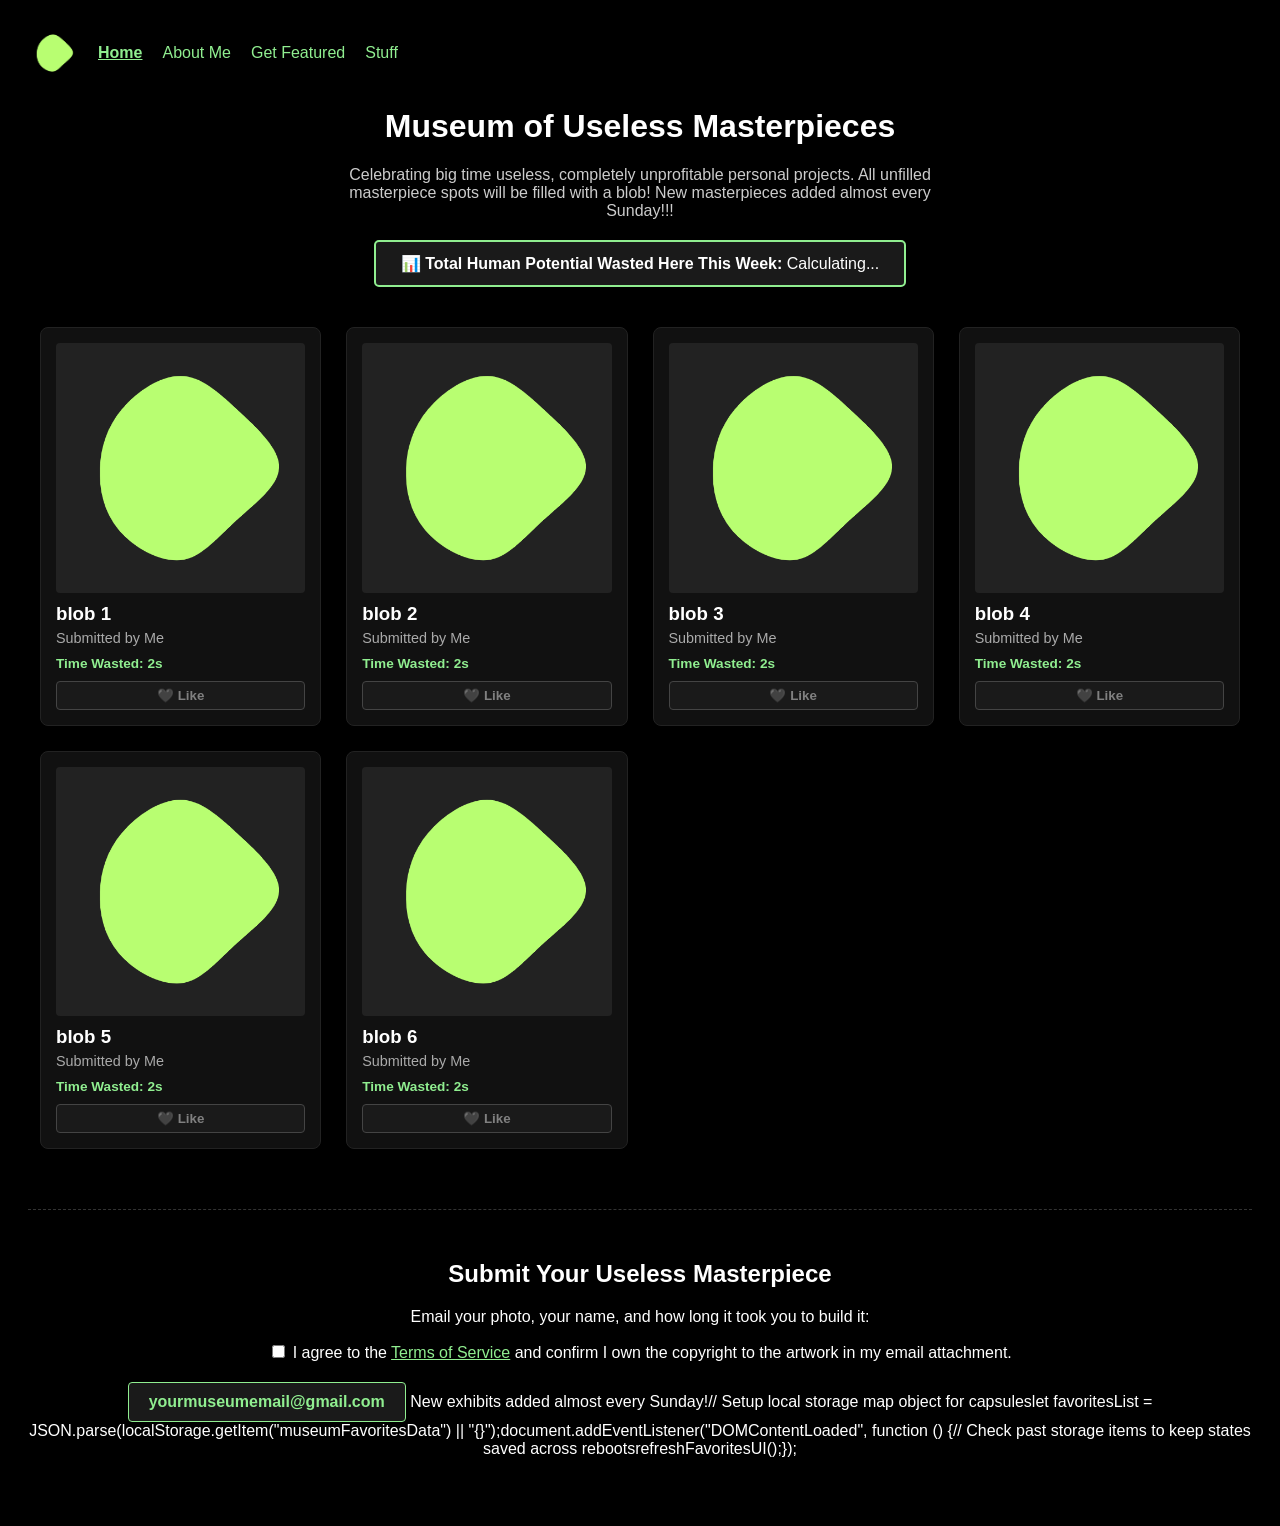
==== index.html @ 0f4a9313 "Rename index (1).html to index.html" ====
<!DOCTYPE html>
<html lang="en">
  <head>
    <meta charset="UTF-8" />
    <meta name="viewport" content="width=device-width, initial-scale=1.0" />
    <title>Museum of Useless Masterpieces</title>
    <link rel="stylesheet" href="style.css" />
  </head>
  <body
    style="
      background-color: black;
      color: white;
      font-family: sans-serif;
      padding: 20px;
    "
  >
    <!-- Navigation Links -->
    <nav
      style="display: flex; align-items: center; gap: 20px; margin-bottom: 30px"
    >
      <img src="blob.png" width="50" height="50" alt="Logo" />
      <a
        href="index.html"
        style="color: #90ee90; text-decoration: underline; font-weight: bold"
        >Home</a
      >
      <a href="page2.html" style="color: #90ee90; text-decoration: none"
        >About Me</a
      >
      <a href="page3.html" style="color: #90ee90; text-decoration: none"
        >Get Featured</a
      >
      <a href="page4.html" style="color: #90ee90; text-decoration: none"
        >Stuff</a
      >
    </nav>

    <!-- 1. HEADER SECTION -->
    <header style="text-align: center; margin-bottom: 40px">
      <h1>Museum of Useless Masterpieces</h1>
      <p
        class="subtitle"
        style="color: #ccc; max-width: 600px; margin: 0 auto 20px auto"
      >
        Celebrating big time useless, completely unprofitable personal projects.
        All unfilled masterpiece spots will be filled with a blob! New
        masterpieces added almost every Sunday!!!
      </p>

      <!-- Total stats bar -->
      <div
        class="total-stats"
        style="
          display: inline-block;
          background-color: #1a1a1a;
          border: 2px solid #90ee90;
          color: white;
          padding: 12px 25px;
          border-radius: 5px;
          font-size: 1rem;
          box-shadow: 0 4px 6px rgba(0, 0, 0, 0.3);
        "
      >
        📊 <strong>Total Human Potential Wasted Here This Week:</strong>
        <span id="live-wasted-counter">Calculating...</span>
      </div>
    </header>

    <!-- 2. THE GALLERY SECTION (UPDATED TO CSS GRID) -->
    <main class="gallery" style="
      display: grid;
      grid-template-columns: repeat(auto-fill, minmax(250px, 1fr));
      gap: 25px;
      max-width: 1200px;
      margin: 0 auto;
    ">
      <!-- ROW 1 -->
      <div class="exhibit-card" data-id="exhibit-01" style="background: #111; padding: 15px; border-radius: 8px; border: 1px solid #222; display: flex; flex-direction: column; justify-content: space-between;">
        <img src="blob.png" alt="Masterpiece 1" style="width: 100%; height: auto; border-radius: 4px; background: #222;" />
        <h3 style="margin: 10px 0 5px 0;">blob 1</h3>
        <p style="margin: 0 0 10px 0; color: #aaa; font-size: 0.9rem;">Submitted by Me</p>
        <span class="time-tag" style="color: #90ee90; font-size: 0.85rem; font-weight: bold;">Time Wasted: 2s</span>
        <button
          onclick="toggleFavorite('exhibit-01')"
          class="fav-btn"
          style="
            background: #1a1a1a;
            color: gray;
            border: 1px solid #444;
            padding: 6px 12px;
            border-radius: 4px;
            cursor: pointer;
            font-weight: bold;
            width: 100%;
            margin-top: 10px;
            font-family: inherit;
          "
        >
          🖤 Like
        </button>
      </div>

      <div class="exhibit-card" data-id="exhibit-02" style="background: #111; padding: 15px; border-radius: 8px; border: 1px solid #222; display: flex; flex-direction: column; justify-content: space-between;">
        <img src="blob.png" alt="Masterpiece 2" style="width: 100%; height: auto; border-radius: 4px; background: #222;" />
        <h3 style="margin: 10px 0 5px 0;">blob 2</h3>
        <p style="margin: 0 0 10px 0; color: #aaa; font-size: 0.9rem;">Submitted by Me</p>
        <span class="time-tag" style="color: #90ee90; font-size: 0.85rem; font-weight: bold;">Time Wasted: 2s</span>
        <button
          onclick="toggleFavorite('exhibit-02')"
          class="fav-btn"
          style="
            background: #1a1a1a;
            color: gray;
            border: 1px solid #444;
            padding: 6px 12px;
            border-radius: 4px;
            cursor: pointer;
            font-weight: bold;
            width: 100%;
            margin-top: 10px;
            font-family: inherit;
          "
        >
          🖤 Like
        </button>
      </div>

      <div class="exhibit-card" data-id="exhibit-03" style="background: #111; padding: 15px; border-radius: 8px; border: 1px solid #222; display: flex; flex-direction: column; justify-content: space-between;">
        <img src="blob.png" alt="Masterpiece 3" style="width: 100%; height: auto; border-radius: 4px; background: #222;" />
        <h3 style="margin: 10px 0 5px 0;">blob 3</h3>
        <p style="margin: 0 0 10px 0; color: #aaa; font-size: 0.9rem;">Submitted by Me</p>
        <span class="time-tag" style="color: #90ee90; font-size: 0.85rem; font-weight: bold;">Time Wasted: 2s</span>
        <button
          onclick="toggleFavorite('exhibit-03')"
          class="fav-btn"
          style="
            background: #1a1a1a;
            color: gray;
            border: 1px solid #444;
            padding: 6px 12px;
            border-radius: 4px;
            cursor: pointer;
            font-weight: bold;
            width: 100%;
            margin-top: 10px;
            font-family: inherit;
          "
        >
          🖤 Like
        </button>
      </div>

      <!-- ROW 2 -->
      <div class="exhibit-card" data-id="exhibit-04" style="background: #111; padding: 15px; border-radius: 8px; border: 1px solid #222; display: flex; flex-direction: column; justify-content: space-between;">
        <img src="blob.png" alt="Masterpiece 4" style="width: 100%; height: auto; border-radius: 4px; background: #222;" />
        <h3 style="margin: 10px 0 5px 0;">blob 4</h3>
        <p style="margin: 0 0 10px 0; color: #aaa; font-size: 0.9rem;">Submitted by Me</p>
        <span class="time-tag" style="color: #90ee90; font-size: 0.85rem; font-weight: bold;">Time Wasted: 2s</span>
        <button
          onclick="toggleFavorite('exhibit-04')"
          class="fav-btn"
          style="
            background: #1a1a1a;
            color: gray;
            border: 1px solid #444;
            padding: 6px 12px;
            border-radius: 4px;
            cursor: pointer;
            font-weight: bold;
            width: 100%;
            margin-top: 10px;
            font-family: inherit;
          "
        >
          🖤 Like
        </button>
      </div>

      <div class="exhibit-card" data-id="exhibit-05" style="background: #111; padding: 15px; border-radius: 8px; border: 1px solid #222; display: flex; flex-direction: column; justify-content: space-between;">
        <img src="blob.png" alt="Masterpiece 5" style="width: 100%; height: auto; border-radius: 4px; background: #222;" />
        <h3 style="margin: 10px 0 5px 0;">blob 5</h3>
        <p style="margin: 0 0 10px 0; color: #aaa; font-size: 0.9rem;">Submitted by Me</p>
        <span class="time-tag" style="color: #90ee90; font-size: 0.85rem; font-weight: bold;">Time Wasted: 2s</span>
        <button
          onclick="toggleFavorite('exhibit-05')"
          class="fav-btn"
          style="
            background: #1a1a1a;
            color: gray;
            border: 1px solid #444;
            padding: 6px 12px;
            border-radius: 4px;
            cursor: pointer;
            font-weight: bold;
            width: 100%;
            margin-top: 10px;
            font-family: inherit;
          "
        >
          🖤 Like
        </button>
      </div>

      <div class="exhibit-card" data-id="exhibit-06" style="background: #111; padding: 15px; border-radius: 8px; border: 1px solid #222; display: flex; flex-direction: column; justify-content: space-between;">
        <img src="blob.png" alt="Masterpiece 6" style="width: 100%; height: auto; border-radius: 4px; background: #222;" />
        <h3 style="margin: 10px 0 5px 0;">blob 6</h3>
        <p style="margin: 0 0 10px 0; color: #aaa; font-size: 0.9rem;">Submitted by Me</p>
        <span class="time-tag" style="color: #90ee90; font-size: 0.85rem; font-weight: bold;">Time Wasted: 2s</span>
        <button
          onclick="toggleFavorite('exhibit-06')"
          class="fav-btn"
          style="
            background: #1a1a1a;
            color: gray;
            border: 1px solid #444;
            padding: 6px 12px;
            border-radius: 4px;
            cursor: pointer;
            font-weight: bold;
            width: 100%;
            margin-top: 10px;
            font-family: inherit;
          "
        >
          🖤 Like
        </button>
      </div>
    </main>

    <!-- 3. SUBMISSION SECTION -->
    <footer
      style="
        margin-top: 60px;
        padding-top: 30px;
        border-top: 1px dashed #333;
        text-align: center;
        margin-bottom: 40px;
      "
    >
      <h2>Submit Your Useless Masterpiece</h2>
      <p>Email your photo, your name, and how long it took you to build it:</p>

      <div style="margin-bottom: 20px">
        <input type="checkbox" id="tos-agree" required />
        <label for="tos-agree">
          I agree to the
          <a href="tos.html" target="_blank" style="color: #90ee90"
            >Terms of Service</a
          >
          and confirm I own the copyright to the artwork in my email attachment.
        </label>
      </div>

      <a
        href="mailto:yourmuseumemail@gmail.com"
        class="email-btn"
        style="
          background-color: #1a1a1a;
          border: 1px solid #90ee90;
          color: #90ee90;
          padding: 10px 20px;
          text-decoration: none;
          border-radius: 4px;
          font-weight: bold;
          display: inline-block;
        "
      >
        yourmuseumemail@gmail.com
      </a>
      New exhibits added almost every Sunday!// Setup local storage map object for capsuleslet favoritesList = JSON.parse(localStorage.getItem("museumFavoritesData") || "{}");document.addEventListener("DOMContentLoaded", function () {// Check past storage items to keep states saved across rebootsrefreshFavoritesUI();});
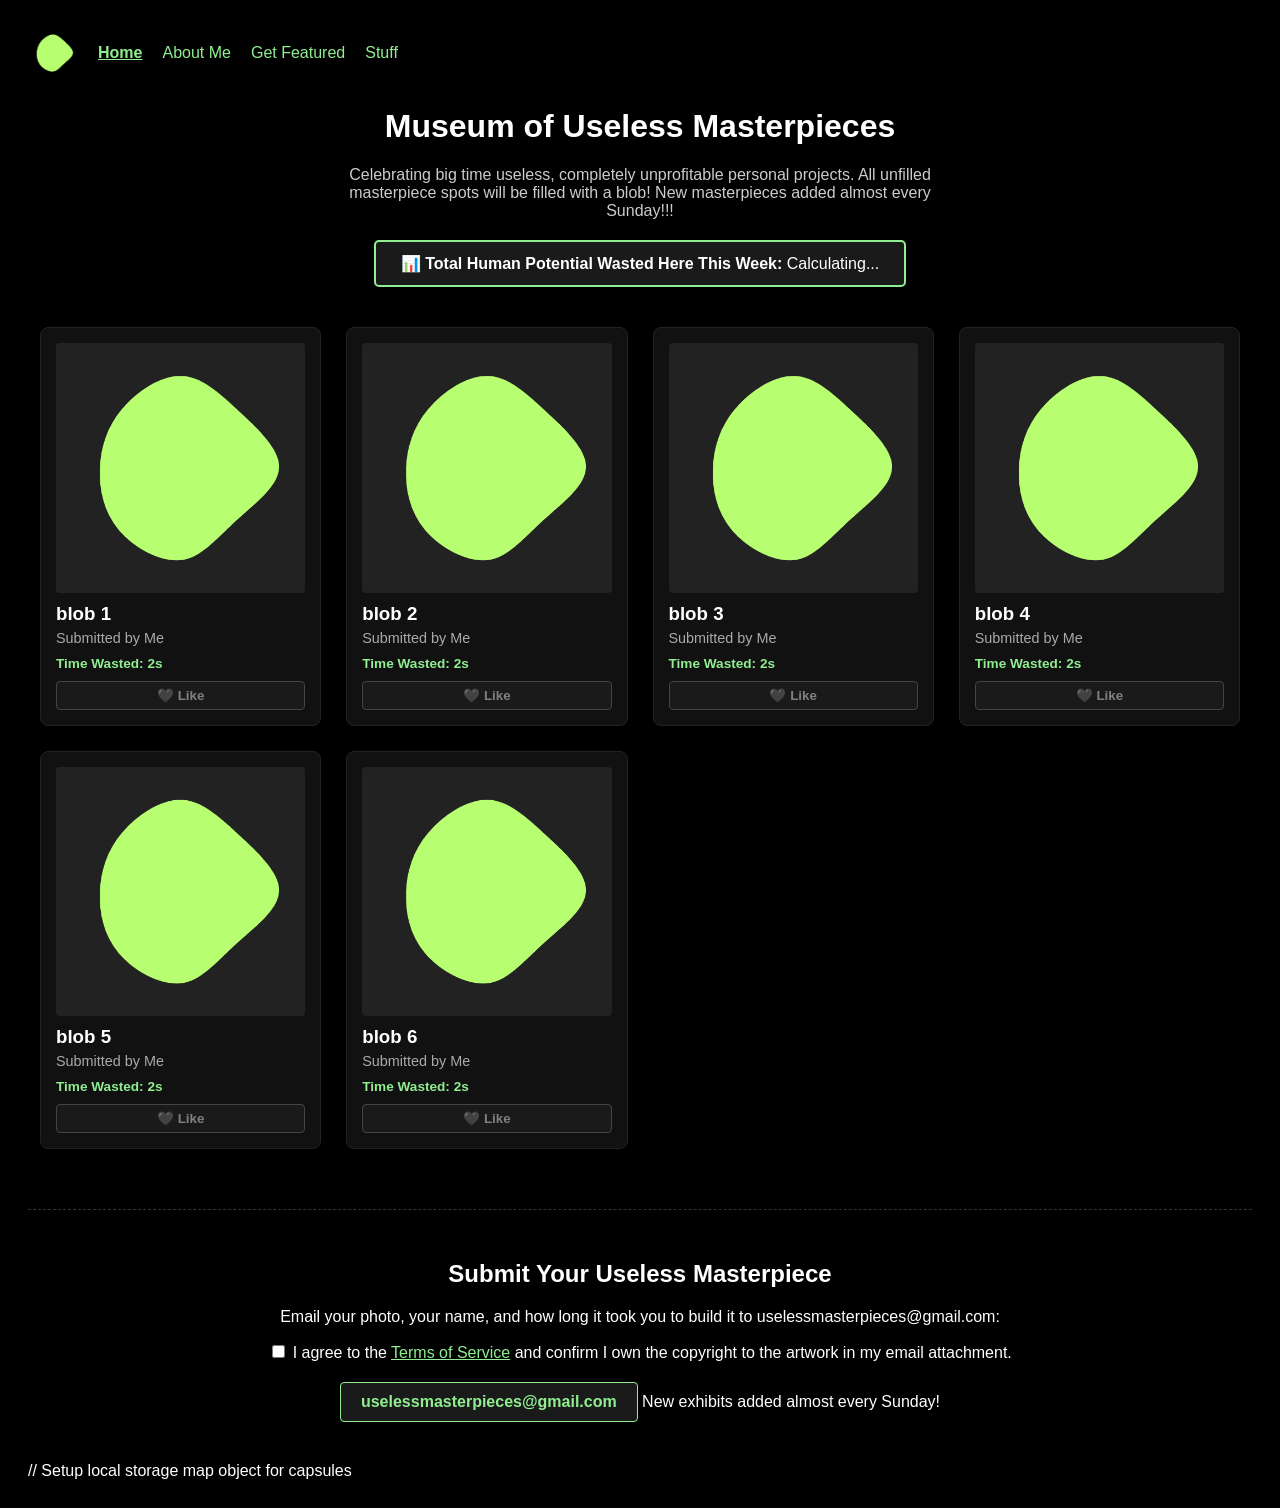
==== commit 5bc4119b: "Update index.html" ====
--- a/index.html
+++ b/index.html
@@ -1,270 +1,100 @@
 <!DOCTYPE html>
 <html lang="en">
-  <head>
+<head>
     <meta charset="UTF-8" />
     <meta name="viewport" content="width=device-width, initial-scale=1.0" />
     <title>Museum of Useless Masterpieces</title>
     <link rel="stylesheet" href="style.css" />
-  </head>
-  <body
-    style="
-      background-color: black;
-      color: white;
-      font-family: sans-serif;
-      padding: 20px;
-    "
-  >
+</head>
+<body style=" background-color: black; color: white; font-family: sans-serif; padding: 20px; " >
     <!-- Navigation Links -->
-    <nav
-      style="display: flex; align-items: center; gap: 20px; margin-bottom: 30px"
-    >
-      <img src="blob.png" width="50" height="50" alt="Logo" />
-      <a
-        href="index.html"
-        style="color: #90ee90; text-decoration: underline; font-weight: bold"
-        >Home</a
-      >
-      <a href="page2.html" style="color: #90ee90; text-decoration: none"
-        >About Me</a
-      >
-      <a href="page3.html" style="color: #90ee90; text-decoration: none"
-        >Get Featured</a
-      >
-      <a href="page4.html" style="color: #90ee90; text-decoration: none"
-        >Stuff</a
-      >
+    <nav style="display: flex; align-items: center; gap: 20px; margin-bottom: 30px" >
+        <img src="blob.png" width="50" height="50" alt="Logo" />
+        <a href="index.html" style="color: #90ee90; text-decoration: underline; font-weight: bold" >Home</a >
+        <a href="page2.html" style="color: #90ee90; text-decoration: none" >About Me</a >
+        <a href="page3.html" style="color: #90ee90; text-decoration: none" >Get Featured</a >
+        <a href="page4.html" style="color: #90ee90; text-decoration: none" >Stuff</a >
     </nav>
 
     <!-- 1. HEADER SECTION -->
     <header style="text-align: center; margin-bottom: 40px">
-      <h1>Museum of Useless Masterpieces</h1>
-      <p
-        class="subtitle"
-        style="color: #ccc; max-width: 600px; margin: 0 auto 20px auto"
-      >
-        Celebrating big time useless, completely unprofitable personal projects.
-        All unfilled masterpiece spots will be filled with a blob! New
-        masterpieces added almost every Sunday!!!
-      </p>
-
-      <!-- Total stats bar -->
-      <div
-        class="total-stats"
-        style="
-          display: inline-block;
-          background-color: #1a1a1a;
-          border: 2px solid #90ee90;
-          color: white;
-          padding: 12px 25px;
-          border-radius: 5px;
-          font-size: 1rem;
-          box-shadow: 0 4px 6px rgba(0, 0, 0, 0.3);
-        "
-      >
-        📊 <strong>Total Human Potential Wasted Here This Week:</strong>
-        <span id="live-wasted-counter">Calculating...</span>
-      </div>
+        <h1>Museum of Useless Masterpieces</h1>
+        <p class="subtitle" style="color: #ccc; max-width: 600px; margin: 0 auto 20px auto" >
+            Celebrating big time useless, completely unprofitable personal projects. All unfilled masterpiece spots will be filled with a blob! New masterpieces added almost every Sunday!!!
+        </p>
+        <!-- Total stats bar -->
+        <div class="total-stats" style=" display: inline-block; background-color: #1a1a1a; border: 2px solid #90ee90; color: white; padding: 12px 25px; border-radius: 5px; font-size: 1rem; box-shadow: 0 4px 6px rgba(0, 0, 0, 0.3); " >
+            📊 <strong>Total Human Potential Wasted Here This Week:</strong> <span id="live-wasted-counter">Calculating...</span>
+        </div>
     </header>
 
     <!-- 2. THE GALLERY SECTION (UPDATED TO CSS GRID) -->
-    <main class="gallery" style="
-      display: grid;
-      grid-template-columns: repeat(auto-fill, minmax(250px, 1fr));
-      gap: 25px;
-      max-width: 1200px;
-      margin: 0 auto;
-    ">
-      <!-- ROW 1 -->
-      <div class="exhibit-card" data-id="exhibit-01" style="background: #111; padding: 15px; border-radius: 8px; border: 1px solid #222; display: flex; flex-direction: column; justify-content: space-between;">
-        <img src="blob.png" alt="Masterpiece 1" style="width: 100%; height: auto; border-radius: 4px; background: #222;" />
-        <h3 style="margin: 10px 0 5px 0;">blob 1</h3>
-        <p style="margin: 0 0 10px 0; color: #aaa; font-size: 0.9rem;">Submitted by Me</p>
-        <span class="time-tag" style="color: #90ee90; font-size: 0.85rem; font-weight: bold;">Time Wasted: 2s</span>
-        <button
-          onclick="toggleFavorite('exhibit-01')"
-          class="fav-btn"
-          style="
-            background: #1a1a1a;
-            color: gray;
-            border: 1px solid #444;
-            padding: 6px 12px;
-            border-radius: 4px;
-            cursor: pointer;
-            font-weight: bold;
-            width: 100%;
-            margin-top: 10px;
-            font-family: inherit;
-          "
-        >
-          🖤 Like
-        </button>
-      </div>
-
-      <div class="exhibit-card" data-id="exhibit-02" style="background: #111; padding: 15px; border-radius: 8px; border: 1px solid #222; display: flex; flex-direction: column; justify-content: space-between;">
-        <img src="blob.png" alt="Masterpiece 2" style="width: 100%; height: auto; border-radius: 4px; background: #222;" />
-        <h3 style="margin: 10px 0 5px 0;">blob 2</h3>
-        <p style="margin: 0 0 10px 0; color: #aaa; font-size: 0.9rem;">Submitted by Me</p>
-        <span class="time-tag" style="color: #90ee90; font-size: 0.85rem; font-weight: bold;">Time Wasted: 2s</span>
-        <button
-          onclick="toggleFavorite('exhibit-02')"
-          class="fav-btn"
-          style="
-            background: #1a1a1a;
-            color: gray;
-            border: 1px solid #444;
-            padding: 6px 12px;
-            border-radius: 4px;
-            cursor: pointer;
-            font-weight: bold;
-            width: 100%;
-            margin-top: 10px;
-            font-family: inherit;
-          "
-        >
-          🖤 Like
-        </button>
-      </div>
-
-      <div class="exhibit-card" data-id="exhibit-03" style="background: #111; padding: 15px; border-radius: 8px; border: 1px solid #222; display: flex; flex-direction: column; justify-content: space-between;">
-        <img src="blob.png" alt="Masterpiece 3" style="width: 100%; height: auto; border-radius: 4px; background: #222;" />
-        <h3 style="margin: 10px 0 5px 0;">blob 3</h3>
-        <p style="margin: 0 0 10px 0; color: #aaa; font-size: 0.9rem;">Submitted by Me</p>
-        <span class="time-tag" style="color: #90ee90; font-size: 0.85rem; font-weight: bold;">Time Wasted: 2s</span>
-        <button
-          onclick="toggleFavorite('exhibit-03')"
-          class="fav-btn"
-          style="
-            background: #1a1a1a;
-            color: gray;
-            border: 1px solid #444;
-            padding: 6px 12px;
-            border-radius: 4px;
-            cursor: pointer;
-            font-weight: bold;
-            width: 100%;
-            margin-top: 10px;
-            font-family: inherit;
-          "
-        >
-          🖤 Like
-        </button>
-      </div>
-
-      <!-- ROW 2 -->
-      <div class="exhibit-card" data-id="exhibit-04" style="background: #111; padding: 15px; border-radius: 8px; border: 1px solid #222; display: flex; flex-direction: column; justify-content: space-between;">
-        <img src="blob.png" alt="Masterpiece 4" style="width: 100%; height: auto; border-radius: 4px; background: #222;" />
-        <h3 style="margin: 10px 0 5px 0;">blob 4</h3>
-        <p style="margin: 0 0 10px 0; color: #aaa; font-size: 0.9rem;">Submitted by Me</p>
-        <span class="time-tag" style="color: #90ee90; font-size: 0.85rem; font-weight: bold;">Time Wasted: 2s</span>
-        <button
-          onclick="toggleFavorite('exhibit-04')"
-          class="fav-btn"
-          style="
-            background: #1a1a1a;
-            color: gray;
-            border: 1px solid #444;
-            padding: 6px 12px;
-            border-radius: 4px;
-            cursor: pointer;
-            font-weight: bold;
-            width: 100%;
-            margin-top: 10px;
-            font-family: inherit;
-          "
-        >
-          🖤 Like
-        </button>
-      </div>
-
-      <div class="exhibit-card" data-id="exhibit-05" style="background: #111; padding: 15px; border-radius: 8px; border: 1px solid #222; display: flex; flex-direction: column; justify-content: space-between;">
-        <img src="blob.png" alt="Masterpiece 5" style="width: 100%; height: auto; border-radius: 4px; background: #222;" />
-        <h3 style="margin: 10px 0 5px 0;">blob 5</h3>
-        <p style="margin: 0 0 10px 0; color: #aaa; font-size: 0.9rem;">Submitted by Me</p>
-        <span class="time-tag" style="color: #90ee90; font-size: 0.85rem; font-weight: bold;">Time Wasted: 2s</span>
-        <button
-          onclick="toggleFavorite('exhibit-05')"
-          class="fav-btn"
-          style="
-            background: #1a1a1a;
-            color: gray;
-            border: 1px solid #444;
-            padding: 6px 12px;
-            border-radius: 4px;
-            cursor: pointer;
-            font-weight: bold;
-            width: 100%;
-            margin-top: 10px;
-            font-family: inherit;
-          "
-        >
-          🖤 Like
-        </button>
-      </div>
-
-      <div class="exhibit-card" data-id="exhibit-06" style="background: #111; padding: 15px; border-radius: 8px; border: 1px solid #222; display: flex; flex-direction: column; justify-content: space-between;">
-        <img src="blob.png" alt="Masterpiece 6" style="width: 100%; height: auto; border-radius: 4px; background: #222;" />
-        <h3 style="margin: 10px 0 5px 0;">blob 6</h3>
-        <p style="margin: 0 0 10px 0; color: #aaa; font-size: 0.9rem;">Submitted by Me</p>
-        <span class="time-tag" style="color: #90ee90; font-size: 0.85rem; font-weight: bold;">Time Wasted: 2s</span>
-        <button
-          onclick="toggleFavorite('exhibit-06')"
-          class="fav-btn"
-          style="
-            background: #1a1a1a;
-            color: gray;
-            border: 1px solid #444;
-            padding: 6px 12px;
-            border-radius: 4px;
-            cursor: pointer;
-            font-weight: bold;
-            width: 100%;
-            margin-top: 10px;
-            font-family: inherit;
-          "
-        >
-          🖤 Like
-        </button>
-      </div>
+    <main class="gallery" style=" display: grid; grid-template-columns: repeat(auto-fill, minmax(250px, 1fr)); gap: 25px; max-width: 1200px; margin: 0 auto; ">
+        <!-- ROW 1 -->
+        <div class="exhibit-card" data-id="exhibit-01" style="background: #111; padding: 15px; border-radius: 8px; border: 1px solid #222; display: flex; flex-direction: column; justify-content: space-between;">
+            <img src="blob.png" alt="Masterpiece 1" style="width: 100%; height: auto; border-radius: 4px; background: #222;" />
+            <h3 style="margin: 10px 0 5px 0;">blob 1</h3>
+            <p style="margin: 0 0 10px 0; color: #aaa; font-size: 0.9rem;">Submitted by Me</p>
+            <span class="time-tag" style="color: #90ee90; font-size: 0.85rem; font-weight: bold;">Time Wasted: 2s</span>
+            <button onclick="toggleFavorite('exhibit-01')" class="fav-btn" style=" background: #1a1a1a; color: gray; border: 1px solid #444; padding: 6px 12px; border-radius: 4px; cursor: pointer; font-weight: bold; width: 100%; margin-top: 10px; font-family: inherit; " > 🖤 Like </button>
+        </div>
+        <div class="exhibit-card" data-id="exhibit-02" style="background: #111; padding: 15px; border-radius: 8px; border: 1px solid #222; display: flex; flex-direction: column; justify-content: space-between;">
+            <img src="blob.png" alt="Masterpiece 2" style="width: 100%; height: auto; border-radius: 4px; background: #222;" />
+            <h3 style="margin: 10px 0 5px 0;">blob 2</h3>
+            <p style="margin: 0 0 10px 0; color: #aaa; font-size: 0.9rem;">Submitted by Me</p>
+            <span class="time-tag" style="color: #90ee90; font-size: 0.85rem; font-weight: bold;">Time Wasted: 2s</span>
+            <button onclick="toggleFavorite('exhibit-02')" class="fav-btn" style=" background: #1a1a1a; color: gray; border: 1px solid #444; padding: 6px 12px; border-radius: 4px; cursor: pointer; font-weight: bold; width: 100%; margin-top: 10px; font-family: inherit; " > 🖤 Like </button>
+        </div>
+        <div class="exhibit-card" data-id="exhibit-03" style="background: #111; padding: 15px; border-radius: 8px; border: 1px solid #222; display: flex; flex-direction: column; justify-content: space-between;">
+            <img src="blob.png" alt="Masterpiece 3" style="width: 100%; height: auto; border-radius: 4px; background: #222;" />
+            <h3 style="margin: 10px 0 5px 0;">blob 3</h3>
+            <p style="margin: 0 0 10px 0; color: #aaa; font-size: 0.9rem;">Submitted by Me</p>
+            <span class="time-tag" style="color: #90ee90; font-size: 0.85rem; font-weight: bold;">Time Wasted: 2s</span>
+            <button onclick="toggleFavorite('exhibit-03')" class="fav-btn" style=" background: #1a1a1a; color: gray; border: 1px solid #444; padding: 6px 12px; border-radius: 4px; cursor: pointer; font-weight: bold; width: 100%; margin-top: 10px; font-family: inherit; " > 🖤 Like </button>
+        </div>
+        <!-- ROW 2 -->
+        <div class="exhibit-card" data-id="exhibit-04" style="background: #111; padding: 15px; border-radius: 8px; border: 1px solid #222; display: flex; flex-direction: column; justify-content: space-between;">
+            <img src="blob.png" alt="Masterpiece 4" style="width: 100%; height: auto; border-radius: 4px; background: #222;" />
+            <h3 style="margin: 10px 0 5px 0;">blob 4</h3>
+            <p style="margin: 0 0 10px 0; color: #aaa; font-size: 0.9rem;">Submitted by Me</p>
+            <span class="time-tag" style="color: #90ee90; font-size: 0.85rem; font-weight: bold;">Time Wasted: 2s</span>
+            <button onclick="toggleFavorite('exhibit-04')" class="fav-btn" style=" background: #1a1a1a; color: gray; border: 1px solid #444; padding: 6px 12px; border-radius: 4px; cursor: pointer; font-weight: bold; width: 100%; margin-top: 10px; font-family: inherit; " > 🖤 Like </button>
+        </div>
+        <div class="exhibit-card" data-id="exhibit-05" style="background: #111; padding: 15px; border-radius: 8px; border: 1px solid #222; display: flex; flex-direction: column; justify-content: space-between;">
+            <img src="blob.png" alt="Masterpiece 5" style="width: 100%; height: auto; border-radius: 4px; background: #222;" />
+            <h3 style="margin: 10px 0 5px 0;">blob 5</h3>
+            <p style="margin: 0 0 10px 0; color: #aaa; font-size: 0.9rem;">Submitted by Me</p>
+            <span class="time-tag" style="color: #90ee90; font-size: 0.85rem; font-weight: bold;">Time Wasted: 2s</span>
+            <button onclick="toggleFavorite('exhibit-05')" class="fav-btn" style=" background: #1a1a1a; color: gray; border: 1px solid #444; padding: 6px 12px; border-radius: 4px; cursor: pointer; font-weight: bold; width: 100%; margin-top: 10px; font-family: inherit; " > 🖤 Like </button>
+        </div>
+        <div class="exhibit-card" data-id="exhibit-06" style="background: #111; padding: 15px; border-radius: 8px; border: 1px solid #222; display: flex; flex-direction: column; justify-content: space-between;">
+            <img src="blob.png" alt="Masterpiece 6" style="width: 100%; height: auto; border-radius: 4px; background: #222;" />
+            <h3 style="margin: 10px 0 5px 0;">blob 6</h3>
+            <p style="margin: 0 0 10px 0; color: #aaa; font-size: 0.9rem;">Submitted by Me</p>
+            <span class="time-tag" style="color: #90ee90; font-size: 0.85rem; font-weight: bold;">Time Wasted: 2s</span>
+            <button onclick="toggleFavorite('exhibit-06')" class="fav-btn" style=" background: #1a1a1a; color: gray; border: 1px solid #444; padding: 6px 12px; border-radius: 4px; cursor: pointer; font-weight: bold; width: 100%; margin-top: 10px; font-family: inherit; " > 🖤 Like </button>
+        </div>
     </main>
 
     <!-- 3. SUBMISSION SECTION -->
-    <footer
-      style="
-        margin-top: 60px;
-        padding-top: 30px;
-        border-top: 1px dashed #333;
-        text-align: center;
-        margin-bottom: 40px;
-      "
-    >
-      <h2>Submit Your Useless Masterpiece</h2>
-      <p>Email your photo, your name, and how long it took you to build it:</p>
+    <footer style=" margin-top: 60px; padding-top: 30px; border-top: 1px dashed #333; text-align: center; margin-bottom: 40px; " >
+        <h2>Submit Your Useless Masterpiece</h2>
+        <p>Email your photo, your name, and how long it took you to build it to uselessmasterpieces@gmail.com:</p>
+        <div style="margin-bottom: 20px">
+            <input type="checkbox" id="tos-agree" required />
+            <label for="tos-agree"> I agree to the <a href="tos.html" target="_blank" style="color: #90ee90" >Terms of Service</a > and confirm I own the copyright to the artwork in my email attachment. </label>
+        </div>
+        <a href="mailto:uselessmasterpieces@gmail.com" class="email-btn" style=" background-color: #1a1a1a; border: 1px solid #90ee90; color: #90ee90; padding: 10px 20px; text-decoration: none; border-radius: 4px; font-weight: bold; display: inline-block; " > uselessmasterpieces@gmail.com </a>
+        New exhibits added almost every Sunday!
+    </footer>
 
-      <div style="margin-bottom: 20px">
-        <input type="checkbox" id="tos-agree" required />
-        <label for="tos-agree">
-          I agree to the
-          <a href="tos.html" target="_blank" style="color: #90ee90"
-            >Terms of Service</a
-          >
-          and confirm I own the copyright to the artwork in my email attachment.
-        </label>
-      </div>
-
-      <a
-        href="mailto:yourmuseumemail@gmail.com"
-        class="email-btn"
-        style="
-          background-color: #1a1a1a;
-          border: 1px solid #90ee90;
-          color: #90ee90;
-          padding: 10px 20px;
-          text-decoration: none;
-          border-radius: 4px;
-          font-weight: bold;
-          display: inline-block;
-        "
-      >
-        yourmuseumemail@gmail.com
-      </a>
-      New exhibits added almost every Sunday!// Setup local storage map object for capsuleslet favoritesList = JSON.parse(localStorage.getItem("museumFavoritesData") || "{}");document.addEventListener("DOMContentLoaded", function () {// Check past storage items to keep states saved across rebootsrefreshFavoritesUI();});
+    // Setup local storage map object for capsules
+    <script>
+        let favoritesList = JSON.parse(localStorage.getItem("museumFavoritesData") || "{}");
+        document.addEventListener("DOMContentLoaded", function () {
+            // Check past storage items to keep states saved across reboots
+            refreshFavoritesUI();
+        });
+    </script>
+</body>
+</html>
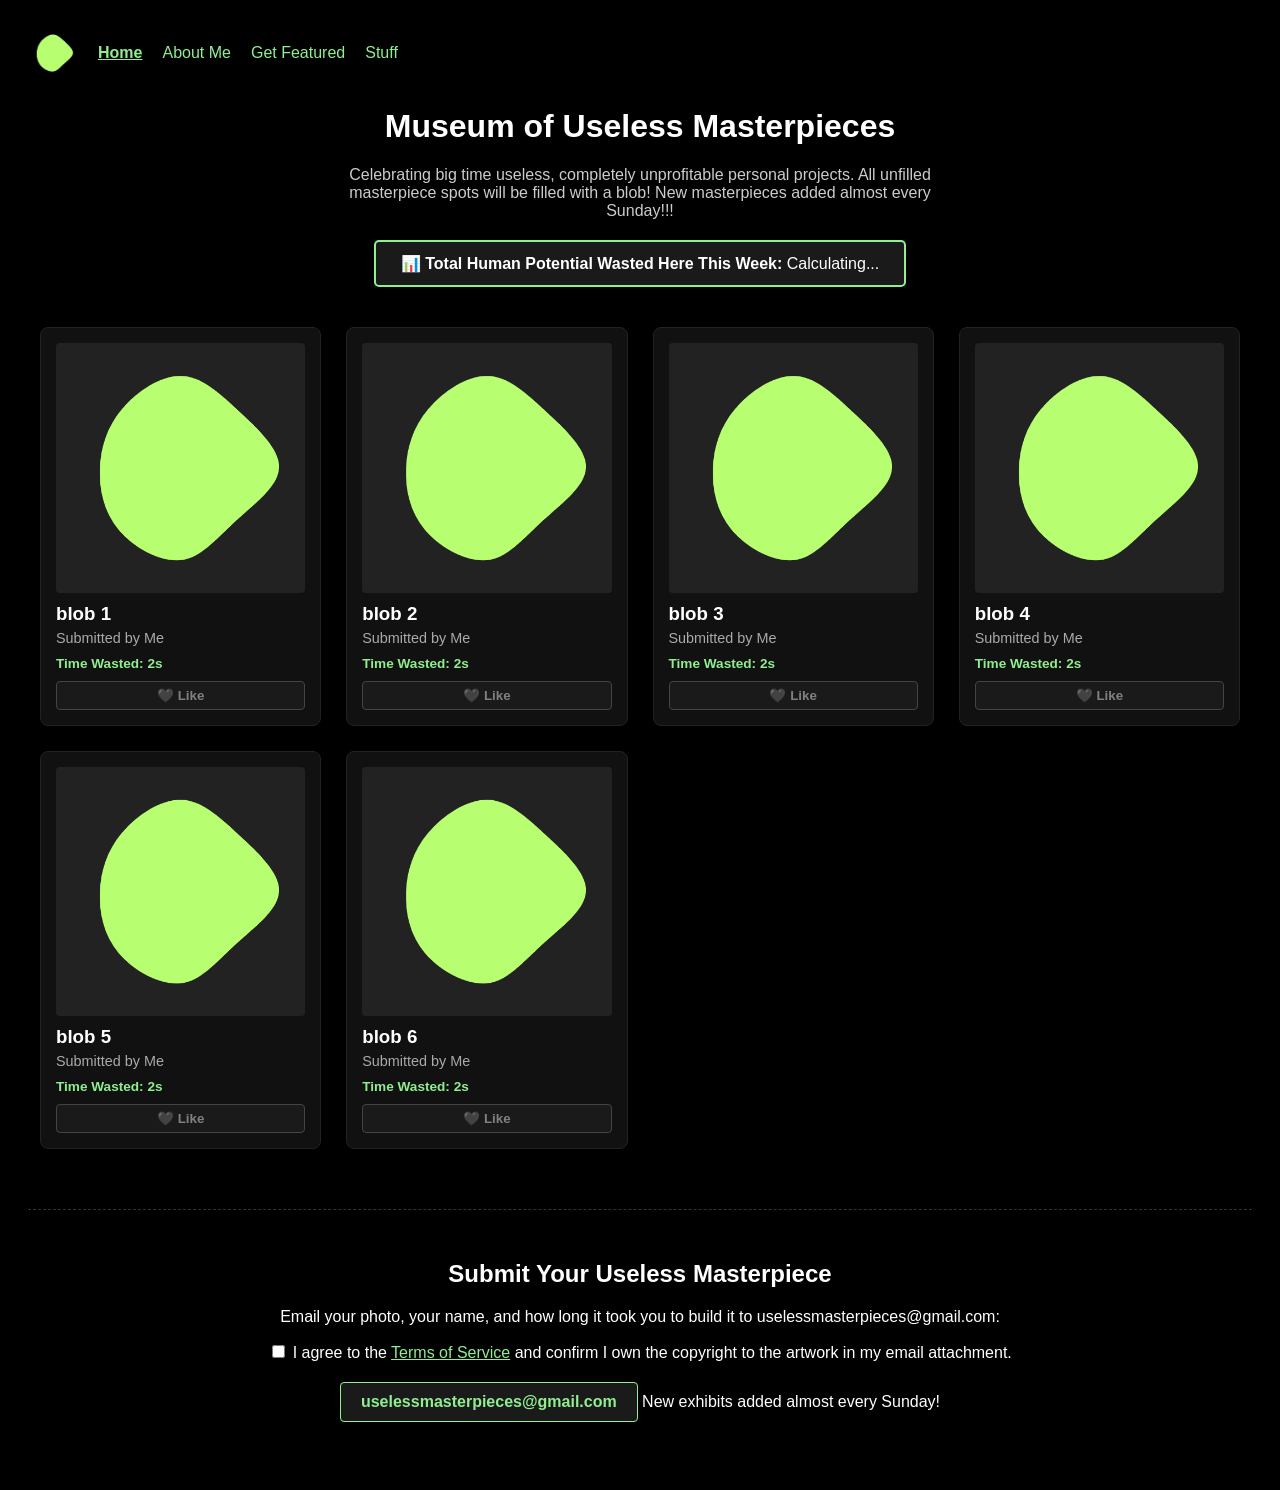
==== commit 7fb2a0b5: "Update index.html" ====
--- a/index.html
+++ b/index.html
@@ -87,8 +87,7 @@
         <a href="mailto:uselessmasterpieces@gmail.com" class="email-btn" style=" background-color: #1a1a1a; border: 1px solid #90ee90; color: #90ee90; padding: 10px 20px; text-decoration: none; border-radius: 4px; font-weight: bold; display: inline-block; " > uselessmasterpieces@gmail.com </a>
         New exhibits added almost every Sunday!
     </footer>
-
-    // Setup local storage map object for capsules
+    
     <script>
         let favoritesList = JSON.parse(localStorage.getItem("museumFavoritesData") || "{}");
         document.addEventListener("DOMContentLoaded", function () {
